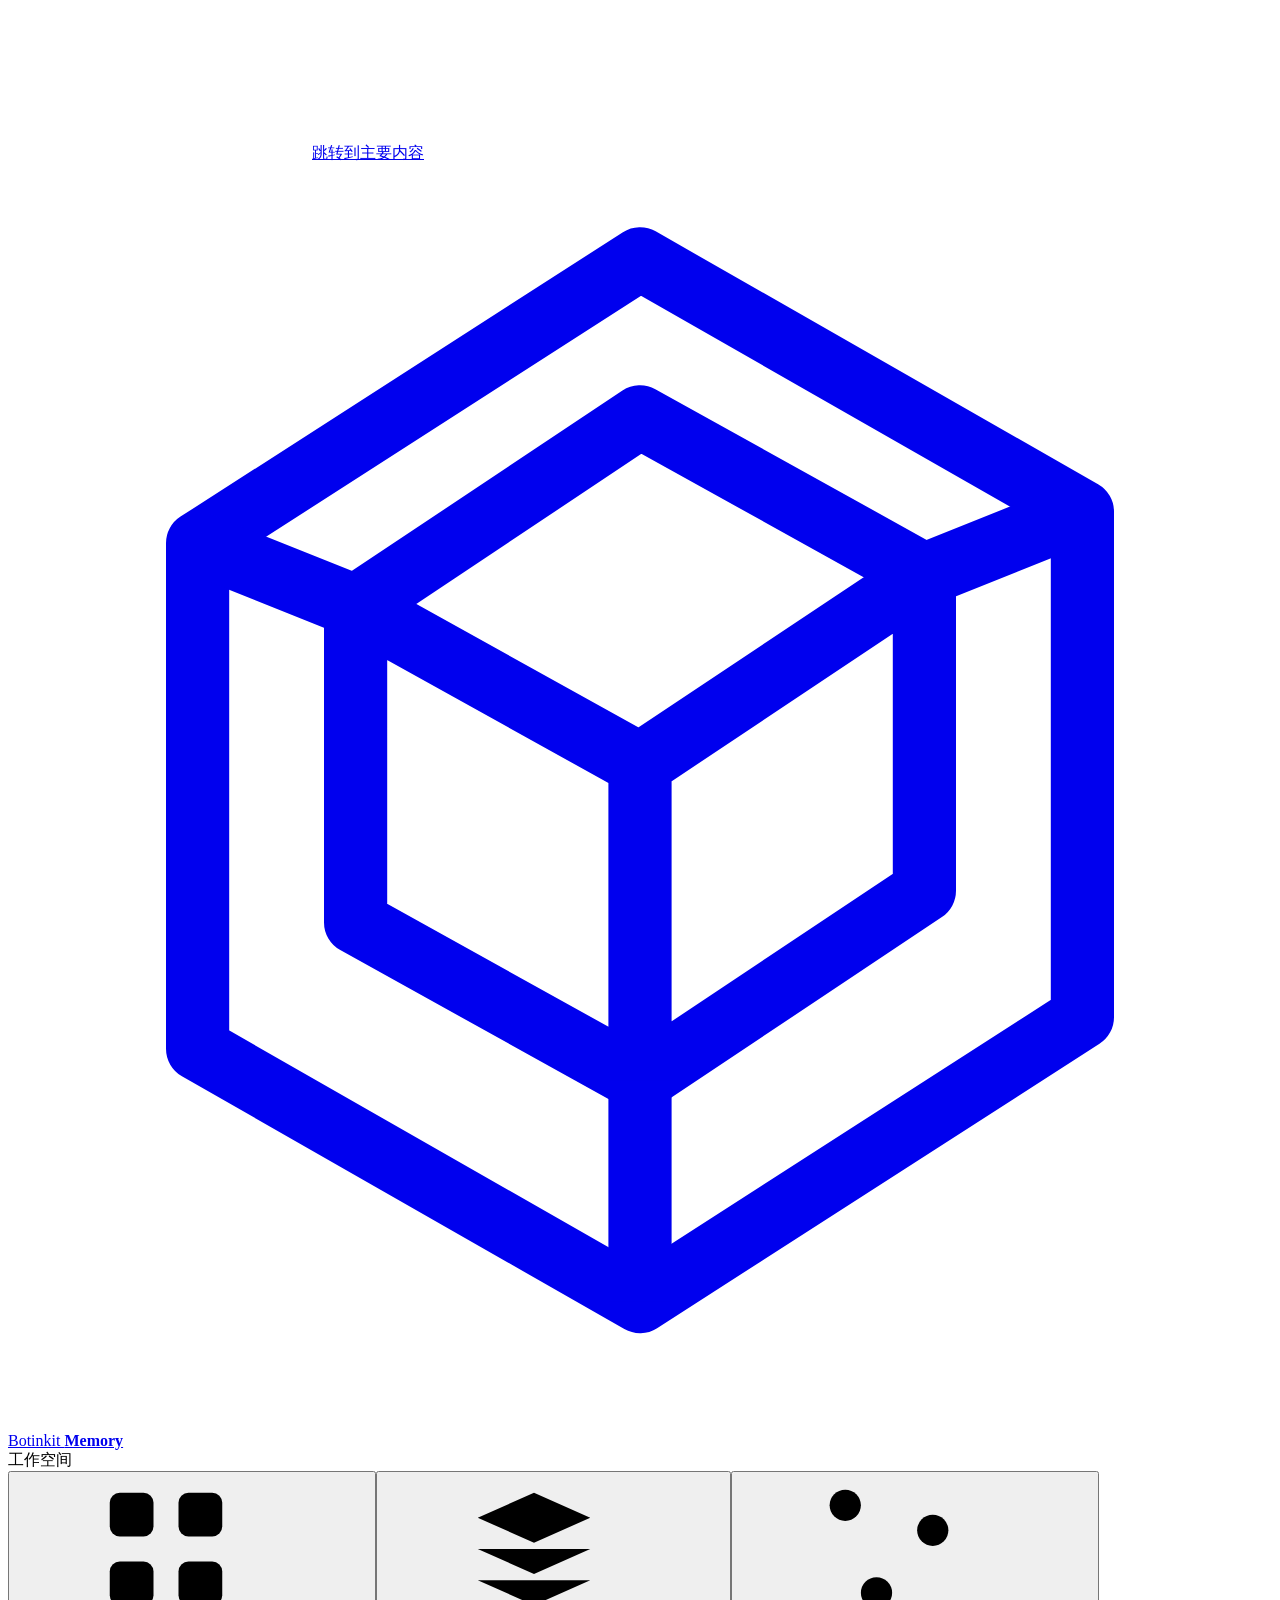
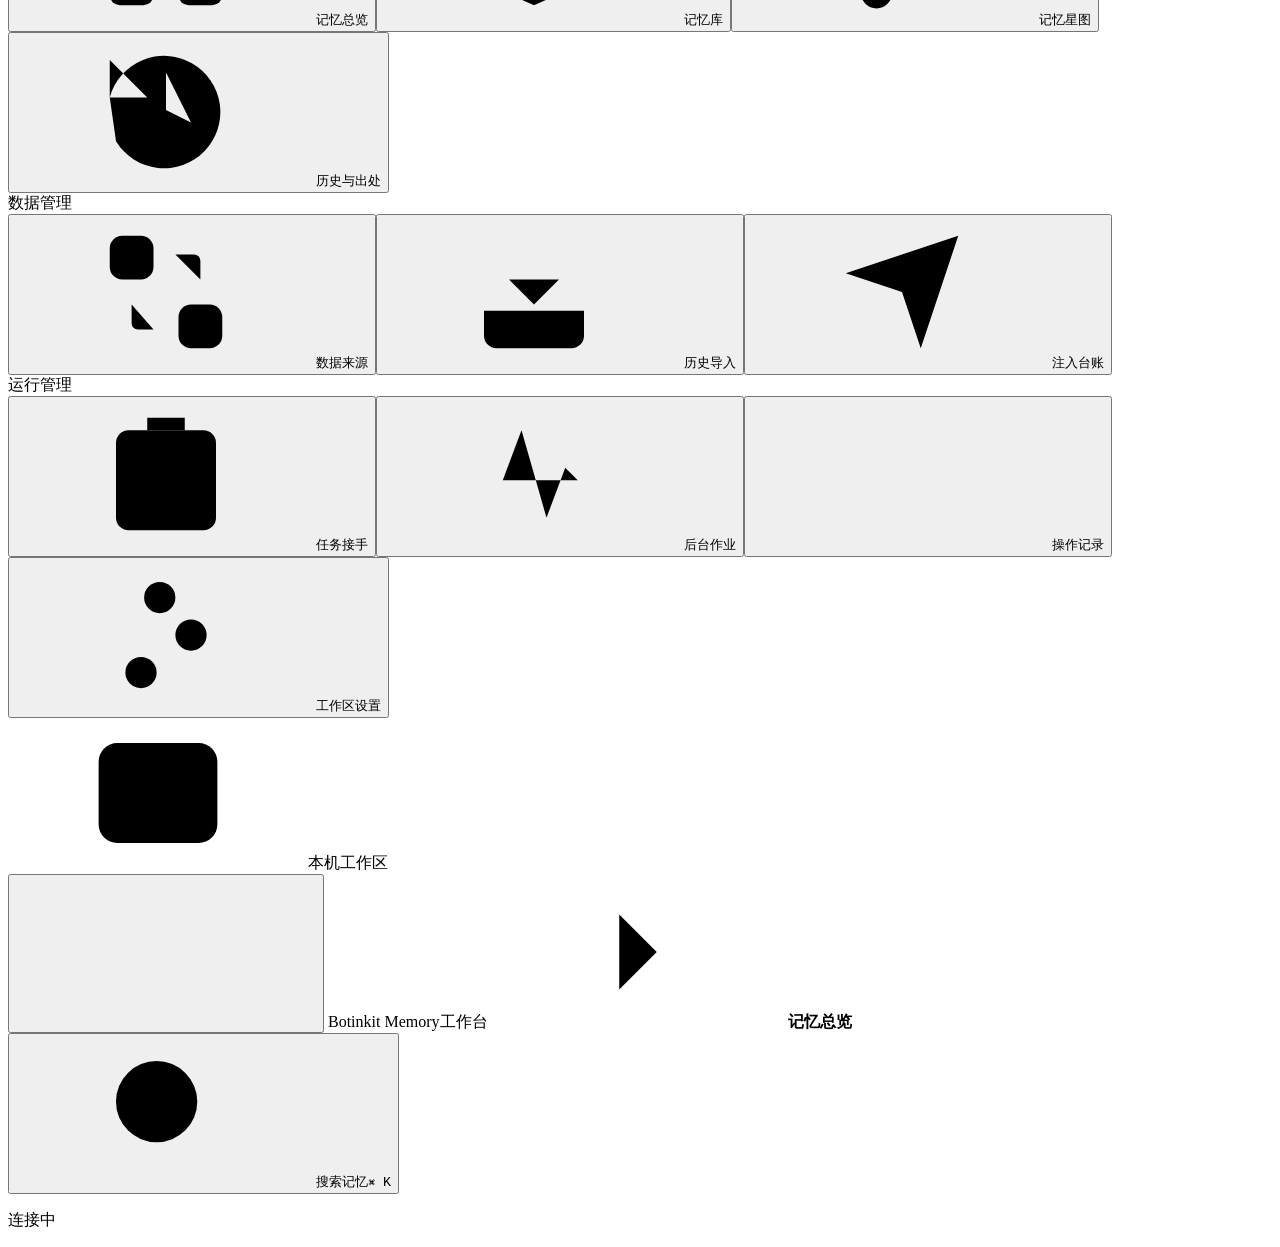
==== src/v2/web/index.html @ 65d1a50c "feat: deliver bmem v2 native rebuild and web console Native Rust core under src/v2/bmem with local-f" ====
<!doctype html>
<html lang="zh-CN">
  <head>
    <meta charset="utf-8" />
    <meta name="viewport" content="width=device-width, initial-scale=1" />
    <meta name="theme-color" content="#0b1019" />
    <title>记忆总览 · Botinkit Memory</title>
    <link rel="icon" href="/brand.svg" type="image/svg+xml" />
    <link rel="stylesheet" href="/app.css" />
  </head>
  <body>
    <svg class="svg-defs" aria-hidden="true" xmlns="http://www.w3.org/2000/svg">
      <defs>
        <symbol id="i-overview" viewBox="0 0 24 24">
          <rect x="3" y="3" width="7" height="7" rx="1.6" />
          <rect x="14" y="3" width="7" height="7" rx="1.6" />
          <rect x="3" y="14" width="7" height="7" rx="1.6" />
          <rect x="14" y="14" width="7" height="7" rx="1.6" />
        </symbol>
        <symbol id="i-memory" viewBox="0 0 24 24"><path d="m3 7 9-4 9 4-9 4zm0 5 9 4 9-4M3 17l9 4 9-4" /></symbol>
        <symbol id="i-graph" viewBox="0 0 24 24">
          <path d="m6 6 11 3M6 7l3 10m2 0 6-7" />
          <circle cx="5" cy="5" r="2.5" />
          <circle cx="19" cy="9" r="2.5" />
          <circle cx="10" cy="19" r="2.5" />
        </symbol>
        <symbol id="i-history" viewBox="0 0 24 24"><path d="M3 10a9 9 0 1 1 1 7M3 4v6h6m3-4v6l4 2" /></symbol>
        <symbol id="i-tasks" viewBox="0 0 24 24">
          <rect x="4" y="5" width="16" height="16" rx="2" />
          <path d="M9 5V3h6v2m-7 8 3 3 5-6" />
        </symbol>
        <symbol id="i-deliveries" viewBox="0 0 24 24"><path d="m3 9 18-6-6 18-3-9-9-3zm9 3 8-8" /></symbol>
        <symbol id="i-sources" viewBox="0 0 24 24">
          <rect x="3" y="3" width="7" height="7" rx="2" />
          <rect x="14" y="14" width="7" height="7" rx="2" />
          <path d="M17.5 10V7a1 1 0 0 0-1-1h-3m-7 8v3a1 1 0 0 0 1 1H10" />
        </symbol>
        <symbol id="i-imports" viewBox="0 0 24 24">
          <path d="M12 3v11m-4-4 4 4 4-4M4 15v4a2 2 0 0 0 2 2h12a2 2 0 0 0 2-2v-4" />
        </symbol>
        <symbol id="i-jobs" viewBox="0 0 24 24"><path d="M2 13h5l3-8 4 14 3-8 2 2h3" /></symbol>
        <symbol id="i-operations" viewBox="0 0 24 24">
          <path d="M8 5h12M8 12h12M8 19h12M3 5h.1M3 12h.1M3 19h.1" />
        </symbol>
        <symbol id="i-settings" viewBox="0 0 24 24">
          <path d="M4 6h5m5 0h6M4 12h10m5 0h1M4 18h2m5 0h9" />
          <circle cx="11" cy="6" r="2.5" />
          <circle cx="16" cy="12" r="2.5" />
          <circle cx="8" cy="18" r="2.5" />
        </symbol>
        <symbol id="i-search" viewBox="0 0 24 24">
          <circle cx="10.5" cy="10.5" r="6.5" />
          <path d="m16 16 5 5" />
        </symbol>
        <symbol id="i-clock" viewBox="0 0 24 24">
          <circle cx="12" cy="12" r="9" />
          <path d="M12 7v5l3 2" />
        </symbol>
        <symbol id="i-arrow" viewBox="0 0 24 24"><path d="M5 12h14m-6-6 6 6-6 6" /></symbol>
        <symbol id="i-open" viewBox="0 0 24 24"><path d="M6 18 18 6M8 6h10v10" /></symbol>
        <symbol id="i-plus" viewBox="0 0 24 24"><path d="M12 5v14M5 12h14" /></symbol>
        <symbol id="i-refresh" viewBox="0 0 24 24">
          <path d="M20 7a8.5 8.5 0 0 0-14-2L3 8m0-5v5h5m-4 9a8.5 8.5 0 0 0 14 2l3-3m0 5v-5h-5" />
        </symbol>
        <symbol id="i-menu" viewBox="0 0 24 24"><path d="M3 6h18M3 12h18M3 18h18" /></symbol>
        <symbol id="i-pulse" viewBox="0 0 24 24">
          <rect x="3" y="3" width="18" height="18" rx="4" />
          <path d="M4 13h4l2-6 4 11 2-6h4" />
        </symbol>
        <symbol id="i-terminal" viewBox="0 0 24 24">
          <rect x="2.5" y="4" width="19" height="16" rx="3" />
          <path d="m6 9 3 3-3 3m6 0h5" />
        </symbol>
        <symbol id="i-chevron" viewBox="0 0 24 24"><path d="m9 6 6 6-6 6" /></symbol>
        <symbol id="i-pie" viewBox="0 0 24 24"><path d="M10 3a9 9 0 1 0 11 11H10zM14 2v8h8a9 9 0 0 0-8-8z" /></symbol>
        <symbol id="i-trend" viewBox="0 0 24 24"><path d="M3 4v15h18M6 15l4-5 4 2 6-7" /></symbol>
      </defs>
    </svg>
    <a class="skip-link" href="#main">跳转到主要内容</a>
    <aside class="rail" id="rail">
      <a class="wordmark" href="#/overview"
        ><svg viewBox="0 0 40 40" aria-hidden="true" class="brand-glyph">
          <g fill="none" stroke="currentColor" stroke-width="2" stroke-linejoin="round">
            <path d="m20 3 14 8v16l-14 9-14-8V12z" />
            <path d="m20 8 9 5-9 6-9-5zm-9 6v10l9 5 9-6V13M20 19v10" />
            <path d="m6 12 5 2m18-1 5-2M20 29v7" />
          </g></svg
        ><span>Botinkit <b>Memory</b></span></a
      >
      <nav class="sidenav" aria-label="主导航">
        <div class="nav-group">
          <div class="nav-label">工作空间</div>
          <button class="navbtn" type="button" data-view="overview">
            <svg class="ico" aria-hidden="true"><use href="#i-overview" /></svg><span>记忆总览</span></button
          ><button class="navbtn" type="button" data-view="statements">
            <svg class="ico" aria-hidden="true"><use href="#i-memory" /></svg><span>记忆库</span></button
          ><button class="navbtn" type="button" data-view="graph">
            <svg class="ico" aria-hidden="true"><use href="#i-graph" /></svg><span>记忆星图</span></button
          ><button class="navbtn" type="button" data-view="history">
            <svg class="ico" aria-hidden="true"><use href="#i-history" /></svg><span>历史与出处</span>
          </button>
        </div>
        <div class="nav-group">
          <div class="nav-label">数据管理</div>
          <button class="navbtn" type="button" data-view="sources">
            <svg class="ico" aria-hidden="true"><use href="#i-sources" /></svg><span>数据来源</span></button
          ><button class="navbtn" type="button" data-view="imports">
            <svg class="ico" aria-hidden="true"><use href="#i-imports" /></svg><span>历史导入</span></button
          ><button class="navbtn" type="button" data-view="deliveries">
            <svg class="ico" aria-hidden="true"><use href="#i-deliveries" /></svg><span>注入台账</span>
          </button>
        </div>
        <div class="nav-group">
          <div class="nav-label">运行管理</div>
          <button class="navbtn" type="button" data-view="tasks">
            <svg class="ico" aria-hidden="true"><use href="#i-tasks" /></svg><span>任务接手</span></button
          ><button class="navbtn" type="button" data-view="jobs">
            <svg class="ico" aria-hidden="true"><use href="#i-jobs" /></svg><span>后台作业</span></button
          ><button class="navbtn" type="button" data-view="operations">
            <svg class="ico" aria-hidden="true"><use href="#i-operations" /></svg><span>操作记录</span></button
          ><button class="navbtn" type="button" data-view="settings">
            <svg class="ico" aria-hidden="true"><use href="#i-settings" /></svg><span>工作区设置</span>
          </button>
        </div>
      </nav>
      <div class="rail-foot">
        <svg class="ico" aria-hidden="true"><use href="#i-terminal" /></svg><span>本机工作区</span
        ><span id="app-version"></span>
      </div>
    </aside>
    <button id="nav-scrim" type="button" aria-label="关闭导航" hidden></button>
    <div class="workspace">
      <header class="topbar">
        <div class="top-left">
          <button
            class="iconbtn menu-toggle"
            id="nav-toggle"
            type="button"
            aria-label="打开导航"
            aria-expanded="false"
            aria-controls="rail"
          >
            <svg class="ico" aria-hidden="true"><use href="#i-menu" /></svg>
          </button>
          <span class="mobile-brand">Botinkit Memory</span><span class="crumb-root">工作台</span
          ><svg class="ico" aria-hidden="true"><use href="#i-chevron" /></svg><strong id="crumb">记忆总览</strong>
        </div>
        <div class="top-actions">
          <button id="global-search" type="button" class="search-launch" aria-label="搜索记忆">
            <svg class="ico" aria-hidden="true"><use href="#i-search" /></svg><span>搜索记忆</span><kbd>⌘ K</kbd>
          </button>
          <p id="conn" class="conn" role="status" aria-live="polite">连接中</p>
        </div>
      </header>
      <main id="main" class="main" tabindex="-1">
        <section id="view-overview" class="view" aria-labelledby="h-overview" tabindex="-1" hidden>
          <div class="view__head">
            <div>
              <h1 id="h-overview">记忆总览</h1>
              <p class="view-desc">查看记忆如何累积、关联，并流向各个助手。</p>
            </div>
            <div class="head-actions">
              <button id="refresh-overview" class="iconbtn" type="button" aria-label="刷新总览" title="刷新总览">
                <svg class="ico" aria-hidden="true"><use href="#i-refresh" /></svg></button
              ><button class="btn btn--primary" id="new-statement" type="button">
                <svg class="ico" aria-hidden="true"><use href="#i-plus" /></svg>添加声明
              </button>
            </div>
          </div>
          <div id="overview-error" aria-live="polite" hidden></div>
          <div class="metrics">
            <a class="metric metric-mint" href="#/memories"
              ><span class="metric-name">记忆声明</span
              ><span class="metric-icon"
                ><svg class="ico" aria-hidden="true"><use href="#i-memory" /></svg></span
              ><strong id="metric-statements">—</strong><span class="metric-unit">条声明</span></a
            ><a class="metric metric-violet" href="#/imports"
              ><span class="metric-name">采集事件</span
              ><span class="metric-icon"
                ><svg class="ico" aria-hidden="true"><use href="#i-pulse" /></svg></span
              ><strong id="metric-events">—</strong><span class="metric-unit">条记录</span></a
            ><a class="metric metric-amber" href="#/sources"
              ><span class="metric-name">数据来源</span
              ><span class="metric-icon"
                ><svg class="ico" aria-hidden="true"><use href="#i-sources" /></svg></span
              ><strong id="metric-sources">—</strong><span class="metric-unit">个来源</span></a
            ><a class="metric metric-blue" href="#/injections"
              ><span class="metric-name">上下文投递</span
              ><span class="metric-icon"
                ><svg class="ico" aria-hidden="true"><use href="#i-deliveries" /></svg></span
              ><strong id="metric-deliveries">—</strong><span class="metric-unit">次投递</span></a
            >
          </div>
          <div class="dash-grid">
            <section class="panel graph-panel">
              <header class="panel-head">
                <h3>
                  <svg class="ico" aria-hidden="true"><use href="#i-graph" /></svg>记忆星图
                </h3>
                <a class="panel-link" href="#/graph"
                  >探索星图 <svg class="ico" aria-hidden="true"><use href="#i-open" /></svg
                ></a>
              </header>
              <div id="atlas-preview" class="atlas-host" aria-live="off"></div>
            </section>
            <div class="chart-stack">
              <section class="panel trend-panel">
                <header class="panel-head">
                  <h3>
                    <svg class="ico" aria-hidden="true"><use href="#i-trend" /></svg>写入活动
                  </h3>
                  <div class="period" role="group" aria-label="活动时间范围">
                    <button type="button" data-days="7" aria-pressed="true">7 天</button
                    ><button type="button" data-days="30" aria-pressed="false">30 天</button>
                  </div>
                </header>
                <div id="activity-chart" class="chart-box"></div>
              </section>
              <section class="panel mix-panel">
                <header class="panel-head">
                  <h3>
                    <svg class="ico" aria-hidden="true"><use href="#i-pie" /></svg>记忆构成
                  </h3>
                </header>
                <div id="distribution-chart" class="chart-box"></div>
              </section>
            </div>
          </div>
          <div class="lower-grid">
            <section class="panel feed-panel">
              <header class="panel-head">
                <h3>
                  <svg class="ico" aria-hidden="true"><use href="#i-clock" /></svg>最近活动
                </h3>
              </header>
              <div id="recent-feed"></div>
            </section>
            <section class="panel queue-panel">
              <header class="panel-head">
                <h3>
                  <svg class="ico" aria-hidden="true"><use href="#i-jobs" /></svg>后台作业
                </h3>
                <a class="panel-link" href="#/jobs"
                  >查看作业 <svg class="ico" aria-hidden="true"><use href="#i-open" /></svg
                ></a>
              </header>
              <div id="job-summary"></div>
            </section>
          </div>
        </section>
        <section id="view-graph" class="view" aria-labelledby="h-graph" tabindex="-1" hidden>
          <div class="view__head">
            <div>
              <h1 id="h-graph">记忆星图</h1>
              <p class="view-desc">按主题社区探索节点与关系，选择节点可查看它的连接。</p>
            </div>
            <button type="button" class="btn" id="refresh-graph">
              <svg class="ico" aria-hidden="true"><use href="#i-refresh" /></svg>刷新星图
            </button>
          </div>
          <div class="panel full-graph"><div id="atlas-full" class="atlas-host"></div></div>
        </section>
        <section id="view-sources" class="view" aria-labelledby="h-sources" tabindex="-1" hidden>
          <div class="view__head">
            <div>
              <h1 id="h-sources">数据来源</h1>
              <p class="view-desc">管理向工作区提交事件的连接器和采集状态。</p>
            </div>
          </div>
          <div id="sources-content"></div>
        </section>
        <section id="view-imports" class="view" aria-labelledby="h-imports" tabindex="-1" hidden>
          <div class="view__head">
            <div>
              <h1 id="h-imports">历史导入</h1>
              <p class="view-desc">把已有事件文件导入本机工作区，预览确认后开始写入。</p>
            </div>
          </div>
          <div id="imports-content"></div>
        </section>
        <!-- 当前声明 + 追加 -->
        <section id="view-statements" class="view" aria-labelledby="h-statements" tabindex="-1" hidden>
          <div class="view__head">
            <div>
              <h1 id="h-statements">记忆库</h1>
              <p class="view-desc">按适用范围查看当前事实，核对原话和修订历史。</p>
            </div>
            <div class="head-actions">
              <button class="btn" type="button" data-action="reload-statements">
                <svg class="ico" aria-hidden="true"><use href="#i-refresh" /></svg>刷新
              </button>
              <button class="btn" type="button" id="library-search">
                <svg class="ico" aria-hidden="true"><use href="#i-search" /></svg>搜索全部记忆
              </button>
            </div>
          </div>
          <div class="library-grid">
            <section class="panel library-column" aria-labelledby="library-current">
              <div class="panel-head">
                <h3 id="library-current">
                  <svg class="ico" aria-hidden="true"><use href="#i-memory" /></svg>当前事实
                </h3>
                <span id="stmt-seq" class="seq"></span>
              </div>
              <form id="library-filter" class="library-filter">
                <div class="field">
                  <label for="library-scope">查看范围</label>
                  <select id="library-scope">
                    <option value="global">全局</option>
                    <option value="project">指定项目</option>
                  </select>
                </div>
                <div class="field" id="library-project-field" hidden>
                  <label for="library-project">项目标识</label>
                  <input
                    id="library-project"
                    type="text"
                    maxlength="200"
                    autocomplete="off"
                    placeholder="输入项目标识"
                  />
                </div>
                <button id="library-apply" type="submit" class="btn" hidden>查看</button>
              </form>
              <div id="stmt-result" class="library-result" role="status"></div>
              <div id="stmt-list" class="library-facts"></div>
            </section>
            <section class="panel library-column" aria-labelledby="library-compose">
              <div class="panel-head">
                <h3 id="library-compose">
                  <svg class="ico" aria-hidden="true"><use href="#i-plus" /></svg>追加声明
                </h3>
              </div>
              <form id="append-form" class="form">
                <div class="field">
                  <label for="ap-original">本人原话</label>
                  <textarea
                    id="ap-original"
                    name="original"
                    rows="3"
                    required
                    placeholder="例如：以后报告先写结论"
                  ></textarea>
                </div>
                <div class="field">
                  <label for="ap-scope">适用范围</label>
                  <select id="ap-scope" name="scope">
                    <option value="global">全局</option>
                    <option value="project">项目内</option>
                  </select>
                </div>
                <div class="field" id="ap-project-field" hidden>
                  <label for="ap-project">项目标识</label>
                  <input
                    id="ap-project"
                    name="project"
                    type="text"
                    autocomplete="off"
                    placeholder="项目稳定标识，如 creek"
                  />
                </div>
                <fieldset class="field">
                  <legend>分享意图</legend>
                  <label class="radio"><input type="radio" name="share" value="owner" checked /> 仅本机所有者</label>
                  <label class="radio"
                    ><input type="radio" name="share" value="authorized_assistants" /> 授权助手可见</label
                  >
                </fieldset>
                <div class="form-actions">
                  <button class="btn btn--primary" type="submit">追加声明</button>
                  <button class="btn" type="button" data-action="retry-statement" hidden>重试同一提交</button>
                </div>
                <div id="ap-result" class="resultline" aria-live="polite"></div>
              </form>
            </section>
          </div>
        </section>

        <!-- 历史 -->
        <section id="view-history" class="view" aria-labelledby="h-history" tabindex="-1" hidden>
          <div class="view__head">
            <div>
              <h1 id="h-history">历史与出处</h1>
              <p class="view-desc">按记录顺序对照本人原话、取值与生效时间。</p>
            </div>
            <div class="head-actions">
              <a class="btn" href="#/memories">返回记忆库</a
              ><button class="btn" type="button" data-action="reload-history">刷新</button>
            </div>
          </div>
          <section class="panel library-column">
            <form id="history-form" class="library-filter">
              <div class="field">
                <label for="his-fact">事实标识</label>
                <input
                  id="his-fact"
                  name="fact_id"
                  type="text"
                  autocomplete="off"
                  placeholder="从记忆库选择，或输入事实标识"
                  required
                />
              </div>
              <button class="btn btn--primary" type="submit">查看历史</button>
            </form>
            <div id="history-result" class="library-result" role="status"></div>
            <div id="history-body" class="library-facts"></div>
          </section>
        </section>

        <!-- 设置 -->
        <section id="view-settings" class="view" aria-labelledby="h-settings" tabindex="-1" hidden>
          <div class="view__head">
            <div>
              <h1 id="h-settings">设置</h1>
              <p class="settings-lead">在这里管理本机记忆的存储、检索和模型。更改会同步到 <code>bmem</code>。</p>
            </div>
            <div class="head-actions">
              <span id="cfg-rev" class="seq"></span>
              <button class="btn" type="button" data-action="reload-config">重新读取</button>
            </div>
          </div>
          <div id="cfg-banner" class="banner" role="status" hidden></div>
          <div id="cfg-result" class="resultline" role="status" hidden></div>

          <div class="settings-grid">
            <section class="settings-panel">
              <div class="settings-title">
                <span class="settings-icon" aria-hidden="true">
                  <svg viewBox="0 0 24 24"><path d="m3 8 9-5 9 5-9 5-9-5Zm0 5 9 5 9-5M3 18l9 5 9-5" /></svg>
                </span>
                <h3>存储与压缩</h3>
              </div>
              <form id="profile-form" class="settings-form">
                <div class="field">
                  <label for="cfg-profile">表示模式</label>
                  <select id="cfg-profile" name="profile" aria-describedby="cfg-profile-note">
                    <option value="data">数据模式</option>
                    <option value="balanced">平衡模式</option>
                    <option value="high">高压缩模式</option>
                  </select>
                  <p class="settings-note" id="cfg-profile-note"></p>
                </div>
                <button class="btn btn--primary" type="submit">保存档位</button>
                <div id="profile-result" class="resultline" role="status"></div>
              </form>
            </section>

            <section class="settings-panel">
              <div class="settings-title">
                <span class="settings-icon settings-icon--violet" aria-hidden="true">
                  <svg viewBox="0 0 24 24">
                    <circle cx="6" cy="8" r="2.5" />
                    <circle cx="18" cy="5" r="2.5" />
                    <circle cx="15" cy="18" r="2.5" />
                    <path d="m8.5 7.5 7-2M8 10l5 6m2.7-.5 1.8-8" />
                  </svg>
                </span>
                <h3>语义检索</h3>
              </div>
              <form id="vector-form" class="settings-form">
                <label class="settings-toggle" for="cfg-vector"
                  >向量相似检索
                  <input id="cfg-vector" name="vector" type="checkbox" role="switch" aria-describedby="cfg-vector-note"
                /></label>
                <p class="settings-note" id="cfg-vector-note">
                  开启后可测试并绑定嵌入模型。关闭后保留绑定，仍可使用关键词检索。
                </p>
                <button class="btn btn--primary" type="submit">保存检索设置</button>
                <div id="vector-result" class="resultline" role="status"></div>
              </form>
            </section>
          </div>

          <section class="settings-panel">
            <div class="settings-title">
              <span class="settings-icon" aria-hidden="true">
                <svg viewBox="0 0 24 24">
                  <rect x="6" y="6" width="12" height="12" rx="3" />
                  <rect x="9" y="9" width="6" height="6" rx="1" />
                  <path d="M9 3v3m6-3v3m-6 12v3m6-3v3M3 9h3m-3 6h3m12-6h3m-3 6h3" />
                </svg>
              </span>
              <h3>模型服务</h3>
            </div>
            <p class="settings-note">添加模型后可测试连接和模型响应。</p>
            <div id="models-list" class="list"></div>
            <div id="catalog-result" class="resultline" role="status" hidden></div>
            <details class="settings-editor" id="model-editor">
              <summary><span id="model-editor-title">新增模型</span></summary>
              <form id="model-form" class="settings-form" autocomplete="off">
                <div class="settings-grid">
                  <div class="field">
                    <label for="md-protocol">Provider</label>
                    <select id="md-protocol">
                      <option value="openai_chat">OpenAI 兼容 · Chat</option>
                      <option value="anthropic_messages">Anthropic Messages</option>
                      <option value="openai_embeddings">OpenAI 兼容 · Embeddings</option>
                      <option value="ollama">Ollama</option>
                    </select>
                  </div>
                  <div class="field">
                    <label for="md-endpoint">BASE_URL</label
                    ><input
                      id="md-endpoint"
                      type="url"
                      autocomplete="off"
                      placeholder="https://api.openai.com/v1"
                      required
                    />
                  </div>
                  <div class="field">
                    <label for="md-modelid">model_name</label
                    ><input id="md-modelid" type="text" autocomplete="off" required />
                  </div>
                  <div class="field">
                    <label for="md-api-key">API_KEY</label>
                    <input id="md-api-key" type="password" autocomplete="new-password" spellcheck="false"
                      maxlength="8192" aria-describedby="md-key-hint" />
                    <p class="settings-note" id="md-key-hint">本地 Ollama 可留空。密钥保存后只显示配置状态。</p>
                  </div>
                  <div class="field">
                    <label for="md-name">显示名称（可选）</label>
                    <input id="md-name" type="text" autocomplete="off" placeholder="默认使用 model_name" />
                  </div>
                </div>
                <div class="field settings-discovery" id="md-ollama-discovery" hidden>
                  <div class="row-actions">
                    <strong>本机 Ollama 模型</strong>
                    <button class="btn btn--sm" id="md-ollama-refresh" type="button">重新检测</button>
                  </div>
                  <p class="settings-note" id="md-ollama-status" role="status"></p>
                  <div id="md-ollama-options" hidden>
                    <label for="md-ollama-models">选择已安装模型</label>
                    <select id="md-ollama-models"></select>
                  </div>
                  <div id="md-ollama-download" hidden>
                    <p class="settings-note">推荐下载支持中文的 Embedding 模型 BGE-M3（约 1.2 GB）。下载完成后点「重新检测」。</p>
                    <div class="row-actions">
                      <code id="md-ollama-command">ollama pull bge-m3</code>
                      <button class="btn btn--sm" id="md-ollama-copy" type="button">复制下载命令</button>
                    </div>
                    <p class="settings-note" id="md-ollama-copy-status" role="status"></p>
                  </div>
                </div>
                <label id="md-key-clear-row" class="settings-check" hidden>
                  <input id="md-clear-key" type="checkbox" /> 清除已配置的 API_KEY 或凭据引用
                </label>
                <div class="row-actions">
                  <button class="btn btn--primary" id="model-submit" type="submit">添加模型</button>
                  <button class="btn" id="model-cancel" type="button" hidden>取消编辑</button>
                </div>
                <div id="model-result" class="resultline" role="status"></div>
              </form>
            </details>
          </section>

          <section class="settings-panel">
            <div class="settings-title">
              <span class="settings-icon settings-icon--violet" aria-hidden="true">
                <svg viewBox="0 0 24 24">
                  <path d="M5 5v10a4 4 0 0 0 4 4h7M5 12h6a4 4 0 0 0 4-4V5" />
                  <circle cx="5" cy="4" r="2" />
                  <circle cx="15" cy="4" r="2" />
                  <circle cx="18" cy="19" r="2" />
                </svg>
              </span>
              <h3>用途绑定</h3>
            </div>
            <div id="cfg-activity" class="settings-readiness" hidden></div>
            <p class="settings-note">自动提炼可使用服务器 API 或本地 Ollama。更换模型接收端后，请重新确认来源授权。向量嵌入使用本机模型。</p>
            <form id="bindings-form" class="settings-form">
              <div class="settings-grid">
                <div class="field">
                  <label for="bind-extract">记忆提炼模型</label
                  ><select id="bind-extract" name="extract"></select>
                </div>
                <div class="field">
                  <label for="bind-embed">语义检索模型</label
                  ><select id="bind-embed" name="embed"></select>
                </div>
              </div>
              <button class="btn btn--primary" type="submit">保存绑定</button>
              <div id="bindings-result" class="resultline" role="status"></div>
            </form>
          </section>
          <div class="settings-links">
            <span>来源与采集</span><a href="#/sources">管理来源连接</a><a href="#/imports">历史导入</a>
          </div>
        </section>

        <!-- 任务 -->
        <section id="view-tasks" class="view" aria-labelledby="h-tasks" tabindex="-1" hidden>
          <div class="view__head">
            <h1 id="h-tasks">任务接手</h1>
            <button class="btn" type="button" data-action="reload-tasks">重新读取</button>
          </div>
          <p class="hint">查看助手之间接手的任务与执行记录。</p>
          <div id="tasks-result" class="resultline" aria-live="polite"></div>
          <div id="tasks-body" class="list"></div>
        </section>

        <!-- 作业 -->
        <section id="view-jobs" class="view" aria-labelledby="h-jobs" tabindex="-1" hidden>
          <div class="view__head">
            <div>
              <h1 id="h-jobs">后台作业</h1>
              <p class="view-desc">查看提炼进度，打开已完成作业的记忆提案和引用片段。</p>
            </div>
            <button class="btn" type="button" data-action="reload-jobs">
              <svg class="ico" aria-hidden="true"><use href="#i-refresh" /></svg>刷新
            </button>
          </div>
          <section class="panel library-column" aria-labelledby="jobs-heading">
            <div class="panel-head">
              <h3 id="jobs-heading">
                <svg class="ico" aria-hidden="true"><use href="#i-jobs" /></svg>提炼队列
              </h3>
              <label class="jobs-filter"
                >状态
                <select id="jobs-filter">
                  <option value="">全部状态</option>
                  <option value="pending">等待中</option>
                  <option value="running">运行中</option>
                  <option value="failed">失败</option>
                  <option value="done">已完成</option>
                  <option value="cancelled">已取消</option>
                </select></label
              >
            </div>
            <div class="library-result" id="jobs-result" role="status"></div>
            <div id="jobs-body" class="library-jobs"></div>
            <div id="jobs-pages" class="jobs-pages" hidden>
              <button type="button" class="btn" id="jobs-prev">上一页</button><span id="jobs-page"></span
              ><button type="button" class="btn" id="jobs-next">下一页</button>
            </div>
          </section>
        </section>

        <!-- 投递 -->
        <section id="view-deliveries" class="view" aria-labelledby="h-deliv" tabindex="-1" hidden>
          <div class="view__head">
            <h1 id="h-deliv">注入台账</h1>
            <button class="btn" type="button" data-action="reload-deliveries">重新读取</button>
          </div>
          <p class="hint">核对助手获得的上下文及其装入回执。</p>
          <div id="deliv-result" class="resultline" aria-live="polite"></div>
          <div id="deliv-body" class="list"></div>
        </section>

        <!-- 操作 -->
        <section id="view-operations" class="view" aria-labelledby="h-ops" tabindex="-1" hidden>
          <div class="view__head">
            <h1 id="h-ops">操作记录</h1>
            <button class="btn" type="button" data-action="reload-operations">重新读取</button>
          </div>
          <p class="hint">查看工作区内的授权、暂停采集与记忆治理记录。</p>
          <details class="archive-tools panel">
            <summary>本地备份与恢复预检</summary>
            <div class="archive-inner">
              <p>创建当前工作区的备份，或用备份标识检查完整性和撤回状态。</p>
              <button id="create-backup" type="button" class="btn">创建备份</button>
              <form id="preview-backup" class="form form--inline">
                <label class="field"
                  >备份标识<input id="backup-id" type="text" placeholder="backup_…" required
                /></label>
                <button type="submit" class="btn">检查备份</button>
              </form>
              <output id="backup-result" aria-live="polite"></output>
            </div>
          </details>
          <div id="ops-result" class="resultline" aria-live="polite"></div>
          <div id="ops-body" class="list"></div>
        </section>
      </main>
    </div>
    <div id="sr-live" class="sr-only" role="status" aria-live="polite"></div>
    <script src="/dashboard.js" defer></script>
    <script src="/app.js" defer></script>
  </body>
</html>
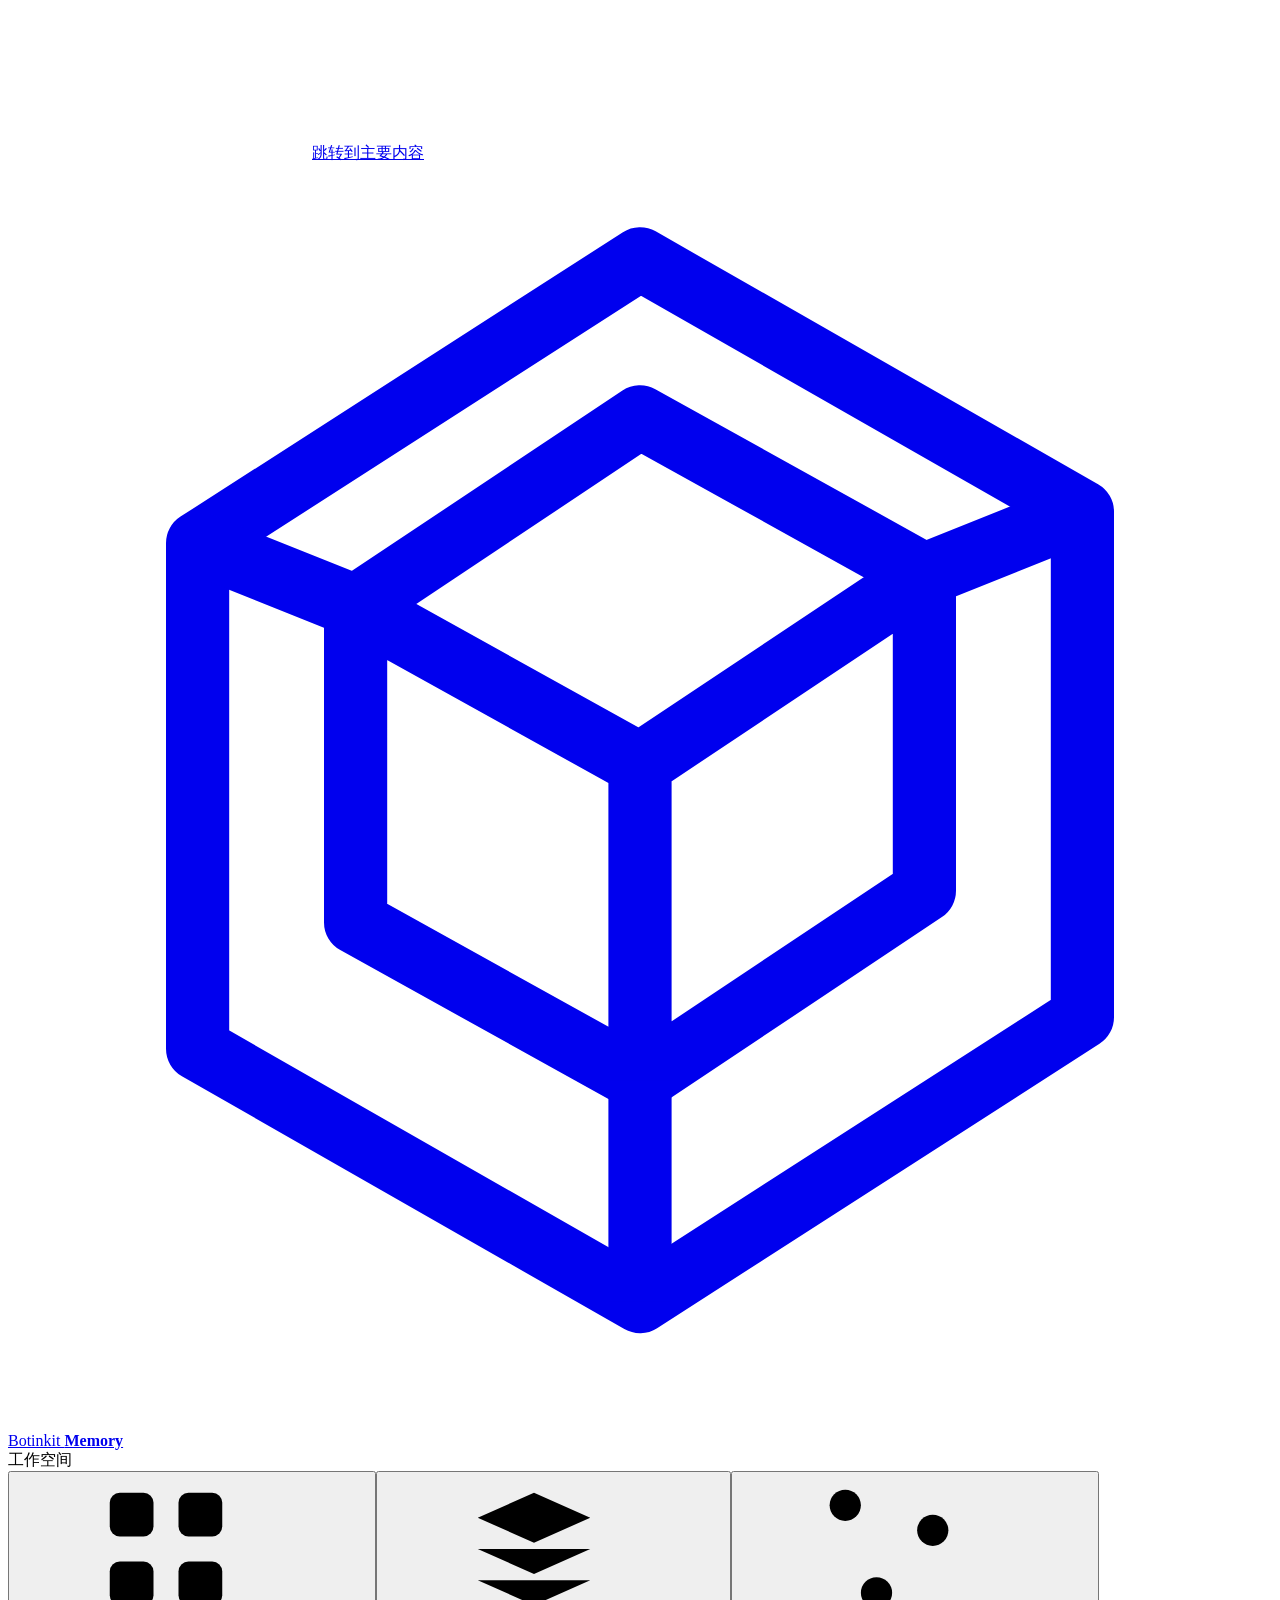
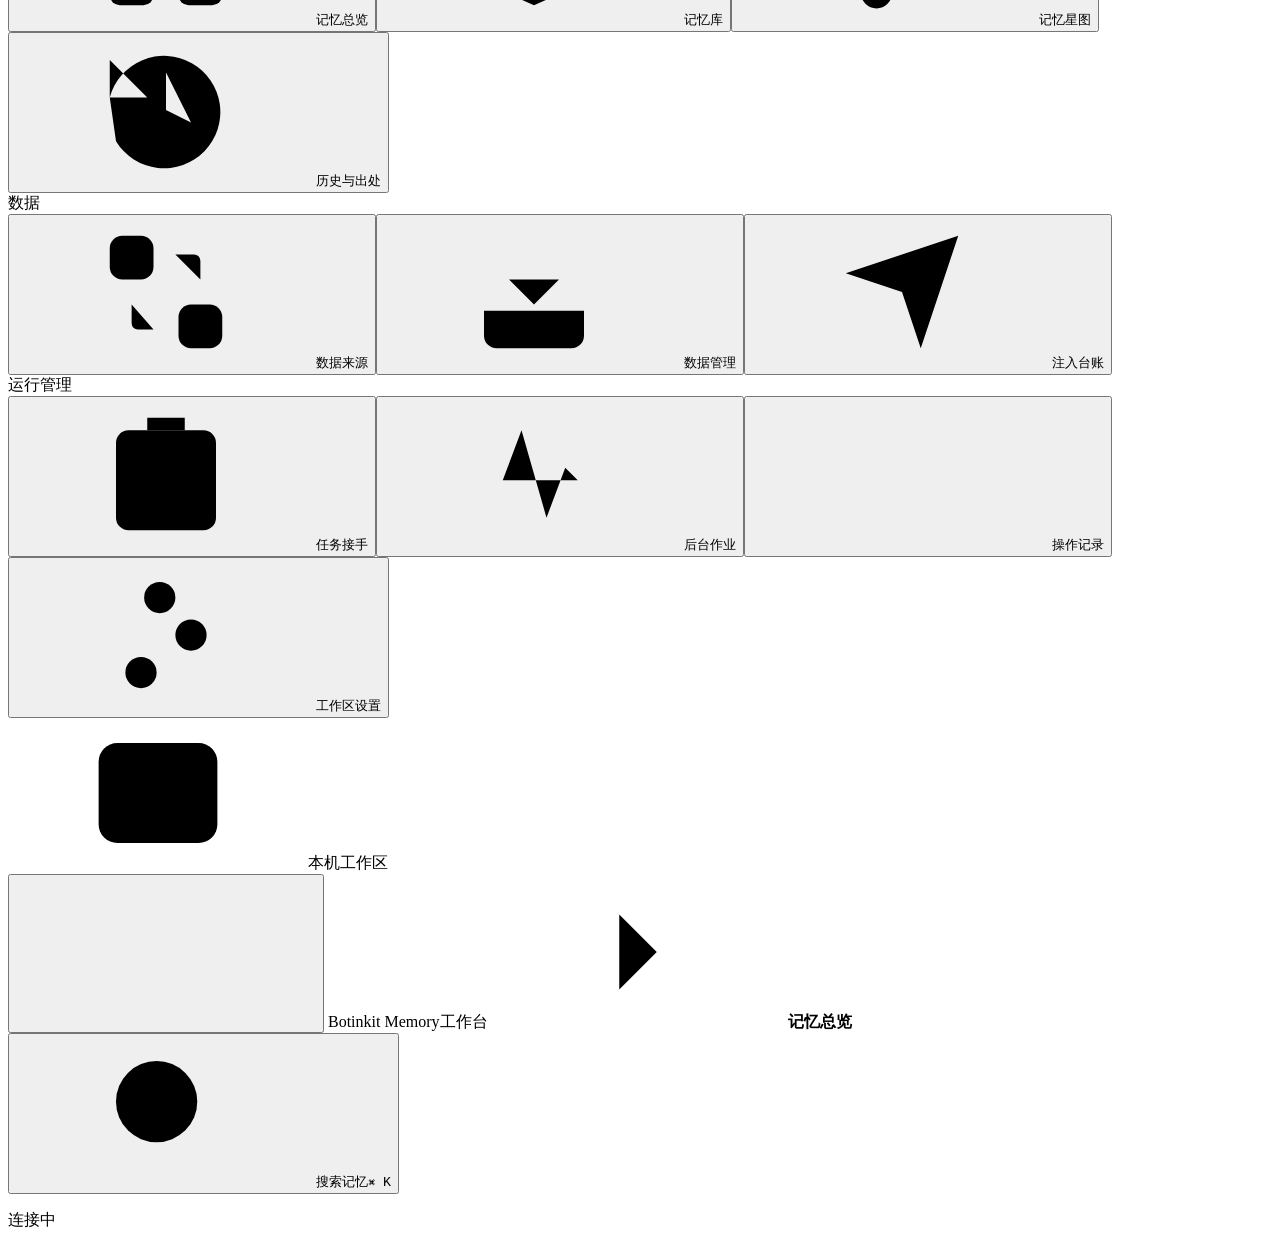
==== commit f85e2045: "feat: rebuild intake, ledger and atlas console for the data module Source cards show per-connector a" ====
--- a/src/v2/web/index.html
+++ b/src/v2/web/index.html
@@ -101,11 +101,11 @@
           </button>
         </div>
         <div class="nav-group">
-          <div class="nav-label">数据管理</div>
+          <div class="nav-label">数据</div>
           <button class="navbtn" type="button" data-view="sources">
             <svg class="ico" aria-hidden="true"><use href="#i-sources" /></svg><span>数据来源</span></button
           ><button class="navbtn" type="button" data-view="imports">
-            <svg class="ico" aria-hidden="true"><use href="#i-imports" /></svg><span>历史导入</span></button
+            <svg class="ico" aria-hidden="true"><use href="#i-imports" /></svg><span>数据管理</span></button
           ><button class="navbtn" type="button" data-view="deliveries">
             <svg class="ico" aria-hidden="true"><use href="#i-deliveries" /></svg><span>注入台账</span>
           </button>
@@ -153,6 +153,7 @@
         </div>
       </header>
       <main id="main" class="main" tabindex="-1">
+        <div id="session-banner" class="banner banner--session" role="status" hidden></div>
         <section id="view-overview" class="view" aria-labelledby="h-overview" tabindex="-1" hidden>
           <div class="view__head">
             <div>
@@ -264,7 +265,7 @@
           <div class="view__head">
             <div>
               <h1 id="h-sources">数据来源</h1>
-              <p class="view-desc">管理向工作区提交事件的连接器和采集状态。</p>
+              <p class="view-desc">管理飞书授权和 Harness 采集，查看各来源的当前状态。</p>
             </div>
           </div>
           <div id="sources-content"></div>
@@ -272,8 +273,8 @@
         <section id="view-imports" class="view" aria-labelledby="h-imports" tabindex="-1" hidden>
           <div class="view__head">
             <div>
-              <h1 id="h-imports">历史导入</h1>
-              <p class="view-desc">把已有事件文件导入本机工作区，预览确认后开始写入。</p>
+              <h1 id="h-imports">数据管理</h1>
+              <p class="view-desc">导入已授权来源的历史或 V2 JSON 批次，按来源和日期导出已入库事件。</p>
             </div>
           </div>
           <div id="imports-content"></div>
@@ -412,7 +413,7 @@
         <section id="view-settings" class="view" aria-labelledby="h-settings" tabindex="-1" hidden>
           <div class="view__head">
             <div>
-              <h1 id="h-settings">设置</h1>
+              <h1 id="h-settings">工作区设置</h1>
               <p class="settings-lead">在这里管理本机记忆的存储、检索和模型。更改会同步到 <code>bmem</code>。</p>
             </div>
             <div class="head-actions">
@@ -643,8 +644,7 @@
             <h1 id="h-deliv">注入台账</h1>
             <button class="btn" type="button" data-action="reload-deliveries">重新读取</button>
           </div>
-          <p class="hint">核对助手获得的上下文及其装入回执。</p>
-          <div id="deliv-result" class="resultline" aria-live="polite"></div>
+          <p class="view-desc">追踪会话收到的修订，以及宿主回报的装入和采用。</p>
           <div id="deliv-body" class="list"></div>
         </section>
 
@@ -675,6 +675,7 @@
       </main>
     </div>
     <div id="sr-live" class="sr-only" role="status" aria-live="polite"></div>
+    <div id="toast-host" class="toast-host" role="status" aria-live="polite" aria-label="通知"></div>
     <script src="/dashboard.js" defer></script>
     <script src="/app.js" defer></script>
   </body>
